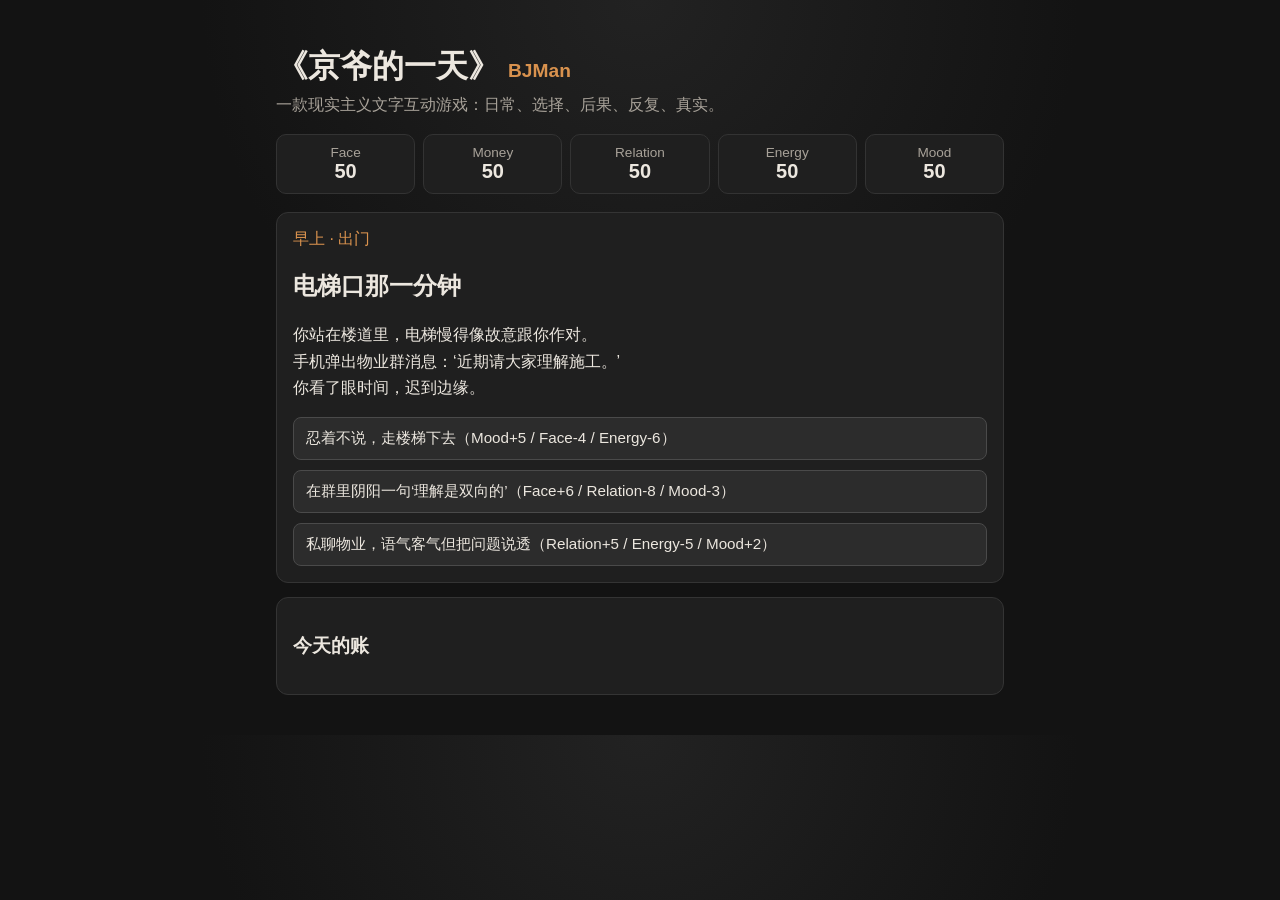
==== index.html @ 5d880c1b "feat: build BJMan one-day interactive web novel MVP" ====
<!doctype html>
<html lang="zh-CN">
  <head>
    <meta charset="UTF-8" />
    <meta name="viewport" content="width=device-width, initial-scale=1.0" />
    <title>京爷的一天 | BJMan</title>
    <link rel="stylesheet" href="styles.css" />
  </head>
  <body>
    <main class="app">
      <header>
        <h1>《京爷的一天》<span>BJMan</span></h1>
        <p class="subtitle">一款现实主义文字互动游戏：日常、选择、后果、反复、真实。</p>
      </header>

      <section class="stats" id="stats"></section>

      <section class="scene-card">
        <p class="time" id="timeTag"></p>
        <h2 id="sceneTitle"></h2>
        <p class="desc" id="sceneDesc"></p>
        <div id="options" class="options"></div>
      </section>

      <section class="log-card">
        <h3>今天的账</h3>
        <ul id="logList"></ul>
      </section>

      <section id="ending" class="ending hidden"></section>

      <footer>
        <button id="restartBtn" class="hidden">重来一天</button>
      </footer>
    </main>

    <script src="game.js"></script>
  </body>
</html>
---- styles.css ----
:root {
  color-scheme: dark;
  --bg: #131313;
  --card: #1f1f1f;
  --text: #ece7df;
  --muted: #a8a299;
  --accent: #d9924e;
  --good: #79c26f;
  --bad: #d87a7a;
}

* {
  box-sizing: border-box;
}

body {
  margin: 0;
  font-family: "PingFang SC", "Microsoft YaHei", sans-serif;
  background: radial-gradient(circle at top, #222 0, var(--bg) 45%);
  color: var(--text);
}

.app {
  max-width: 760px;
  margin: 0 auto;
  padding: 24px 16px 40px;
}

h1 {
  margin-bottom: 6px;
}

h1 span {
  display: inline-block;
  font-size: 0.6em;
  color: var(--accent);
  margin-left: 8px;
}

.subtitle {
  color: var(--muted);
  margin-top: 0;
}

.stats {
  display: grid;
  grid-template-columns: repeat(5, minmax(0, 1fr));
  gap: 8px;
  margin: 18px 0;
}

.stat {
  background: var(--card);
  border: 1px solid #333;
  border-radius: 10px;
  padding: 10px;
  text-align: center;
}

.stat label {
  display: block;
  color: var(--muted);
  font-size: 0.85rem;
}

.stat strong {
  font-size: 1.25rem;
}

.scene-card,
.log-card,
.ending {
  background: var(--card);
  border: 1px solid #343434;
  border-radius: 12px;
  padding: 16px;
  margin-top: 14px;
}

.time {
  color: var(--accent);
  margin: 0;
}

.desc {
  line-height: 1.65;
  white-space: pre-line;
}

.options {
  margin-top: 10px;
  display: grid;
  gap: 10px;
}

button.option,
#restartBtn {
  background: #2c2c2c;
  color: var(--text);
  border: 1px solid #4a4a4a;
  border-radius: 8px;
  padding: 10px 12px;
  text-align: left;
  cursor: pointer;
  font-size: 0.95rem;
}

button.option:hover,
#restartBtn:hover {
  border-color: var(--accent);
}

.log-card ul {
  margin: 0;
  padding-left: 18px;
  line-height: 1.6;
  color: var(--muted);
}

.effect-pos {
  color: var(--good);
}

.effect-neg {
  color: var(--bad);
}

.hidden {
  display: none;
}

#restartBtn {
  margin-top: 14px;
  width: 100%;
  text-align: center;
}

@media (max-width: 640px) {
  .stats {
    grid-template-columns: repeat(2, minmax(0, 1fr));
  }
}
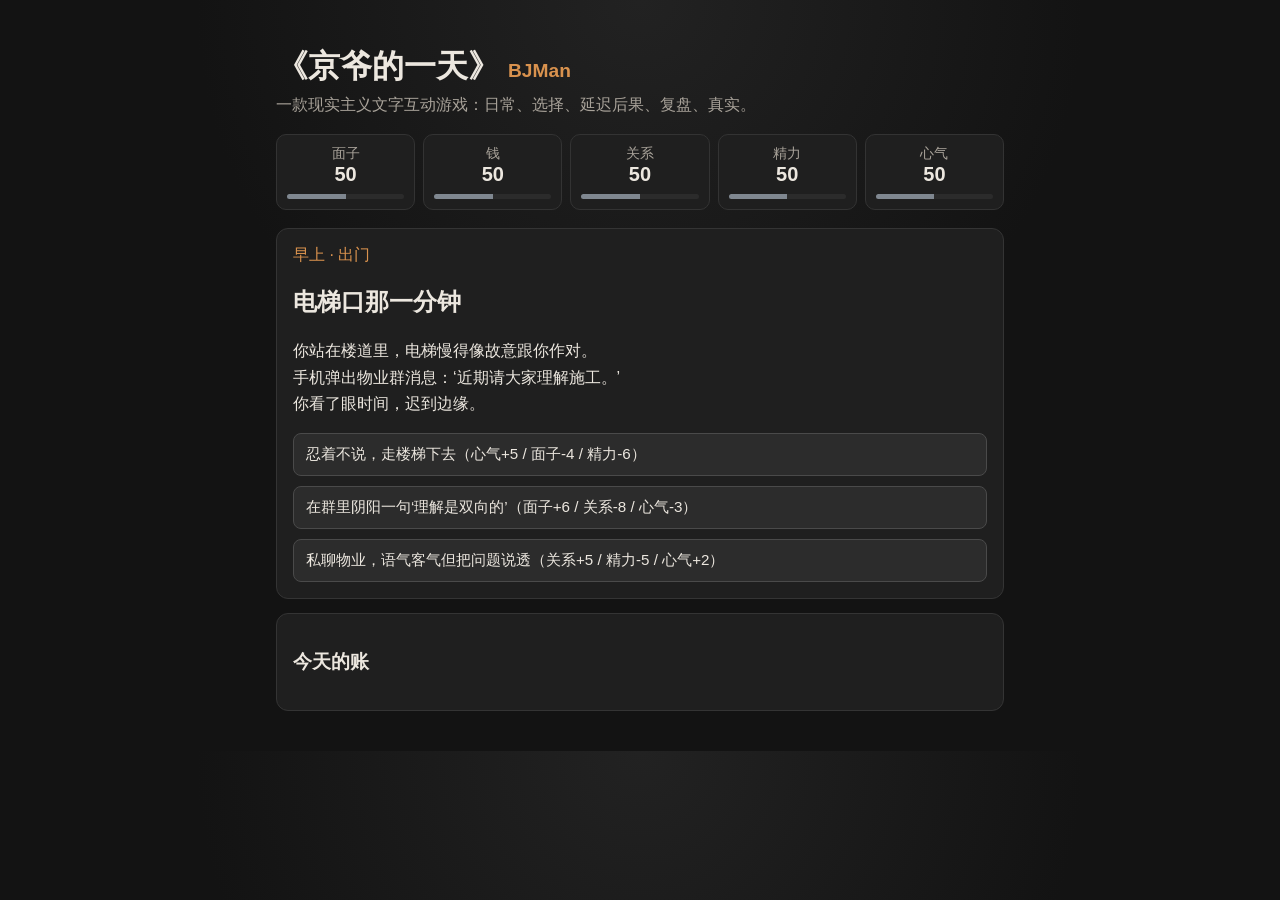
==== commit c41a5e56: "Expand BJMan with branching scenes, delayed consequences, and recap" ====
--- a/index.html
+++ b/index.html
@@ -10,7 +10,7 @@
     <main class="app">
       <header>
         <h1>《京爷的一天》<span>BJMan</span></h1>
-        <p class="subtitle">一款现实主义文字互动游戏：日常、选择、后果、反复、真实。</p>
+        <p class="subtitle">一款现实主义文字互动游戏：日常、选择、延迟后果、复盘、真实。</p>
       </header>
 
       <section class="stats" id="stats"></section>
@@ -34,6 +34,7 @@
       </footer>
     </main>
 
+    <script src="scenes.js"></script>
     <script src="game.js"></script>
   </body>
 </html>
--- a/styles.css
+++ b/styles.css
@@ -67,6 +67,28 @@
   font-size: 1.25rem;
 }
 
+.stat-bar {
+  margin-top: 8px;
+  height: 5px;
+  border-radius: 999px;
+  background: #2b2b2b;
+  overflow: hidden;
+}
+
+.stat-bar span {
+  display: block;
+  height: 100%;
+  background: #7f8790;
+}
+
+.stat-bar .bar-good {
+  background: var(--good);
+}
+
+.stat-bar .bar-bad {
+  background: var(--bad);
+}
+
 .scene-card,
 .log-card,
 .ending {
@@ -94,7 +116,8 @@
 }
 
 button.option,
-#restartBtn {
+#restartBtn,
+.copy-btn {
   background: #2c2c2c;
   color: var(--text);
   border: 1px solid #4a4a4a;
@@ -106,7 +129,8 @@
 }
 
 button.option:hover,
-#restartBtn:hover {
+#restartBtn:hover,
+.copy-btn:hover {
   border-color: var(--accent);
 }
 
@@ -117,12 +141,19 @@
   color: var(--muted);
 }
 
-.effect-pos {
-  color: var(--good);
+.recap {
+  margin-top: 12px;
+  border-top: 1px dashed #3a3a3a;
+  padding-top: 10px;
 }
 
-.effect-neg {
-  color: var(--bad);
+.recap h4 {
+  margin: 0 0 8px;
+  color: var(--accent);
+}
+
+.copy-btn {
+  margin-top: 8px;
 }
 
 .hidden {
